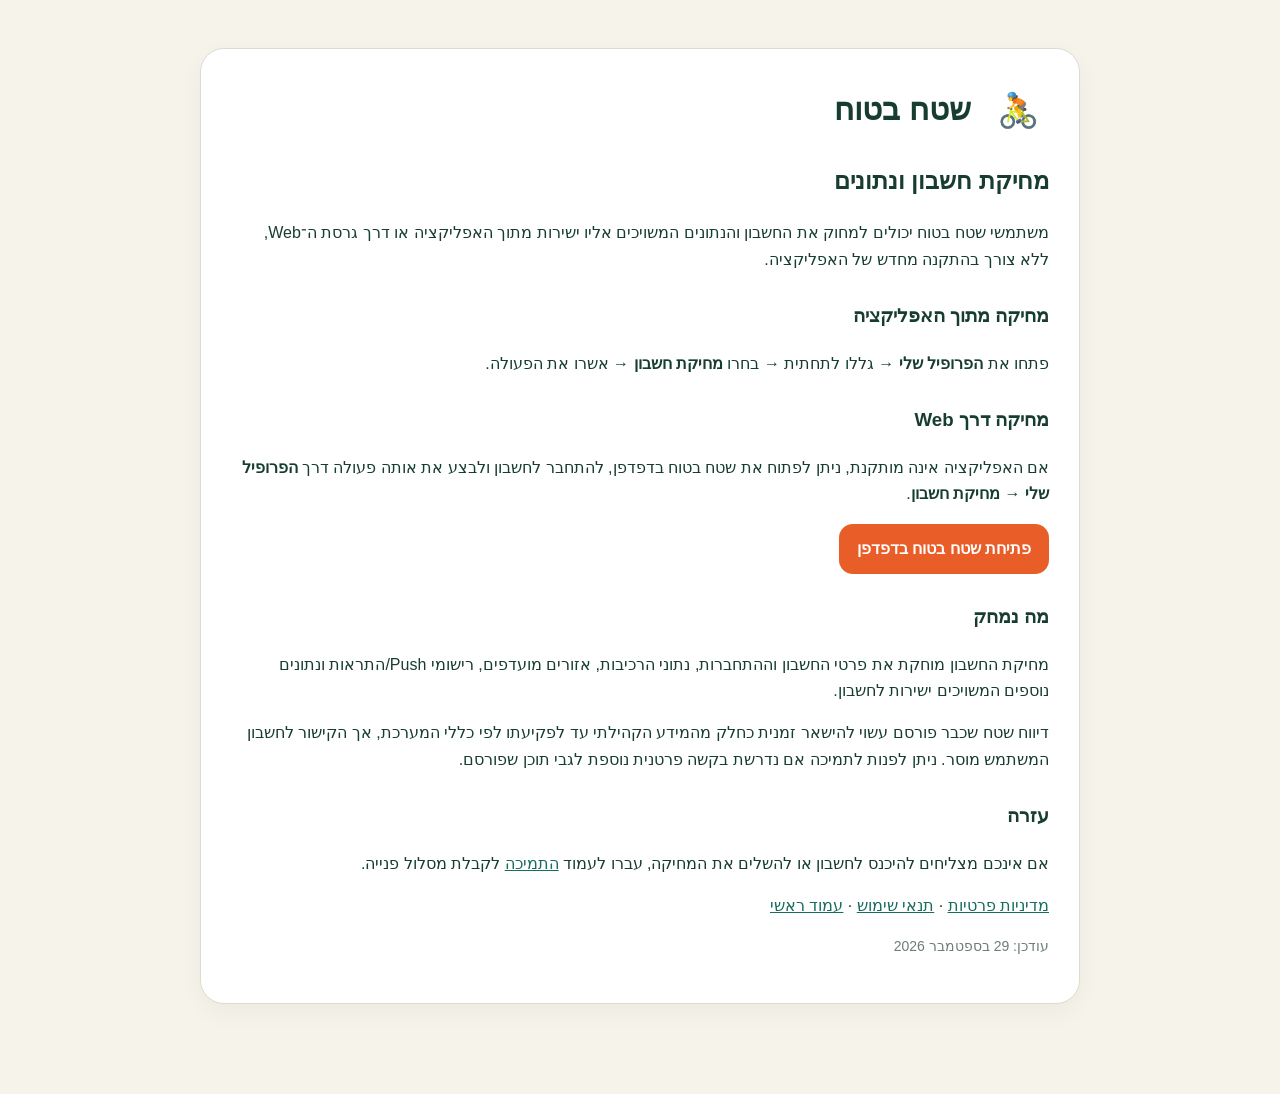
==== account-deletion.html @ 45b6e242 "Add public account deletion resource" ====
<!doctype html>
<html lang="he" dir="rtl">
<head>
  <meta charset="utf-8">
  <meta name="viewport" content="width=device-width,initial-scale=1">
  <title>שטח בטוח — מחיקת חשבון</title>
  <meta name="description" content="בקשה למחיקת חשבון ונתונים באפליקציית שטח בטוח.">
  <link rel="stylesheet" href="style.css">
</head>
<body><main class="wrap"><section class="card">
  <div class="brand"><div class="mark">🚴</div><span>שטח בטוח</span></div>
  <h1>מחיקת חשבון ונתונים</h1>
  <p>משתמשי שטח בטוח יכולים למחוק את החשבון והנתונים המשויכים אליו ישירות מתוך האפליקציה או דרך גרסת ה־Web, ללא צורך בהתקנה מחדש של האפליקציה.</p>

  <h3>מחיקה מתוך האפליקציה</h3>
  <p>פתחו את <strong>הפרופיל שלי</strong> → גללו לתחתית → בחרו <strong>מחיקת חשבון</strong> → אשרו את הפעולה.</p>

  <h3>מחיקה דרך Web</h3>
  <p>אם האפליקציה אינה מותקנת, ניתן לפתוח את שטח בטוח בדפדפן, להתחבר לחשבון ולבצע את אותה פעולה דרך <strong>הפרופיל שלי → מחיקת חשבון</strong>.</p>
  <p><a class="btn" href="https://shetachbatuach.com">פתיחת שטח בטוח בדפדפן</a></p>

  <h3>מה נמחק</h3>
  <p>מחיקת החשבון מוחקת את פרטי החשבון וההתחברות, נתוני הרכיבות, אזורים מועדפים, רישומי Push/התראות ונתונים נוספים המשויכים ישירות לחשבון.</p>
  <p>דיווח שטח שכבר פורסם עשוי להישאר זמנית כחלק מהמידע הקהילתי עד לפקיעתו לפי כללי המערכת, אך הקישור לחשבון המשתמש מוסר. ניתן לפנות לתמיכה אם נדרשת בקשה פרטנית נוספת לגבי תוכן שפורסם.</p>

  <h3>עזרה</h3>
  <p>אם אינכם מצליחים להיכנס לחשבון או להשלים את המחיקה, עברו לעמוד <a href="support.html">התמיכה</a> לקבלת מסלול פנייה.</p>

  <p><a href="privacy.html">מדיניות פרטיות</a> · <a href="terms.html">תנאי שימוש</a> · <a href="index.html">עמוד ראשי</a></p>
  <p class="small">עודכן: 29 בספטמבר 2026</p>
</section></main></body></html>
---- style.css ----
:root{--green:#123f2c;--green2:#1c5b40;--cream:#f6f4ea;--orange:#e95d28;--text:#173d31;--muted:#6c7e76}*{box-sizing:border-box}body,button,input,textarea,select,a{font-family:Arial,"Noto Sans Hebrew",Helvetica,sans-serif}body{margin:0;background:var(--cream);color:var(--text);line-height:1.65}.wrap{max-width:920px;margin:auto;padding:28px 20px 70px}.hero{background:linear-gradient(135deg,var(--green),var(--green2));color:#fff;border-radius:28px;padding:42px;margin:24px 0}.brand{display:flex;align-items:center;gap:16px;font-size:31px;font-weight:850}.mark{width:62px;height:62px;border-radius:18px;background:#fff;color:var(--green);display:grid;place-items:center;font-size:34px}.hero h1{font-size:46px;margin:28px 0 8px}.hero p{font-size:20px;opacity:.92}.nav{display:flex;gap:10px;flex-wrap:wrap;margin-top:26px}.nav a,.btn{display:inline-block;background:var(--orange);color:#fff;text-decoration:none;padding:12px 18px;border-radius:14px;font-weight:700}.card{background:#fff;border:1px solid #dedbd1;border-radius:24px;padding:30px;margin:20px 0;box-shadow:0 8px 24px #0000000b}.card h2{margin-top:0;font-size:29px}.card h3{margin-top:28px}.small{color:var(--muted);font-size:14px}.footer{text-align:center;color:var(--muted);padding-top:30px}a{color:#176d5e}@media(max-width:600px){.hero{padding:28px}.hero h1{font-size:36px}.card{padding:22px}}
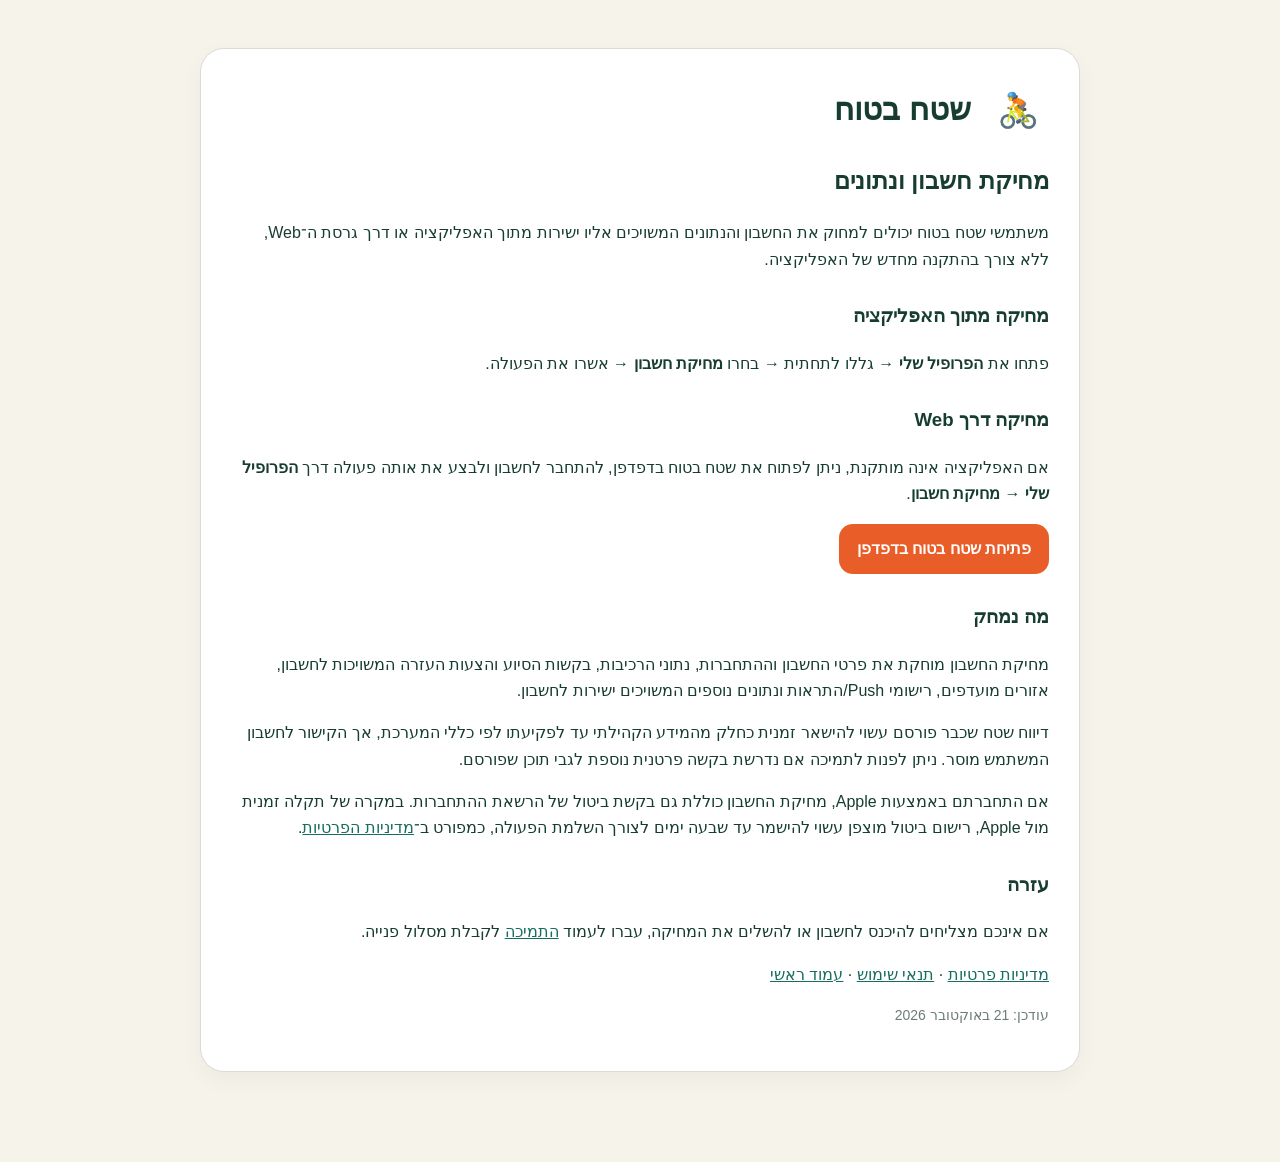
==== commit 27735beb: "Update public information for community assistance, Apple sign-in and ride UX" ====
--- a/account-deletion.html
+++ b/account-deletion.html
@@ -20,12 +20,14 @@
   <p><a class="btn" href="https://shetachbatuach.com">פתיחת שטח בטוח בדפדפן</a></p>
 
   <h3>מה נמחק</h3>
-  <p>מחיקת החשבון מוחקת את פרטי החשבון וההתחברות, נתוני הרכיבות, אזורים מועדפים, רישומי Push/התראות ונתונים נוספים המשויכים ישירות לחשבון.</p>
+  <p>מחיקת החשבון מוחקת את פרטי החשבון וההתחברות, נתוני הרכיבות, בקשות הסיוע והצעות העזרה המשויכות לחשבון, אזורים מועדפים, רישומי Push/התראות ונתונים נוספים המשויכים ישירות לחשבון.</p>
   <p>דיווח שטח שכבר פורסם עשוי להישאר זמנית כחלק מהמידע הקהילתי עד לפקיעתו לפי כללי המערכת, אך הקישור לחשבון המשתמש מוסר. ניתן לפנות לתמיכה אם נדרשת בקשה פרטנית נוספת לגבי תוכן שפורסם.</p>
 
-  <h3>עזרה</h3>
+  <p>אם התחברתם באמצעות Apple, מחיקת החשבון כוללת גם בקשת ביטול של הרשאת ההתחברות. במקרה של תקלה זמנית מול Apple, רישום ביטול מוצפן עשוי להישמר עד שבעה ימים לצורך השלמת הפעולה, כמפורט ב־<a href="privacy.html">מדיניות הפרטיות</a>.</p>
+
+<h3>עזרה</h3>
   <p>אם אינכם מצליחים להיכנס לחשבון או להשלים את המחיקה, עברו לעמוד <a href="support.html">התמיכה</a> לקבלת מסלול פנייה.</p>
 
   <p><a href="privacy.html">מדיניות פרטיות</a> · <a href="terms.html">תנאי שימוש</a> · <a href="index.html">עמוד ראשי</a></p>
-  <p class="small">עודכן: 29 בספטמבר 2026</p>
+  <p class="small">עודכן: 21 באוקטובר 2026</p>
 </section></main></body></html>
